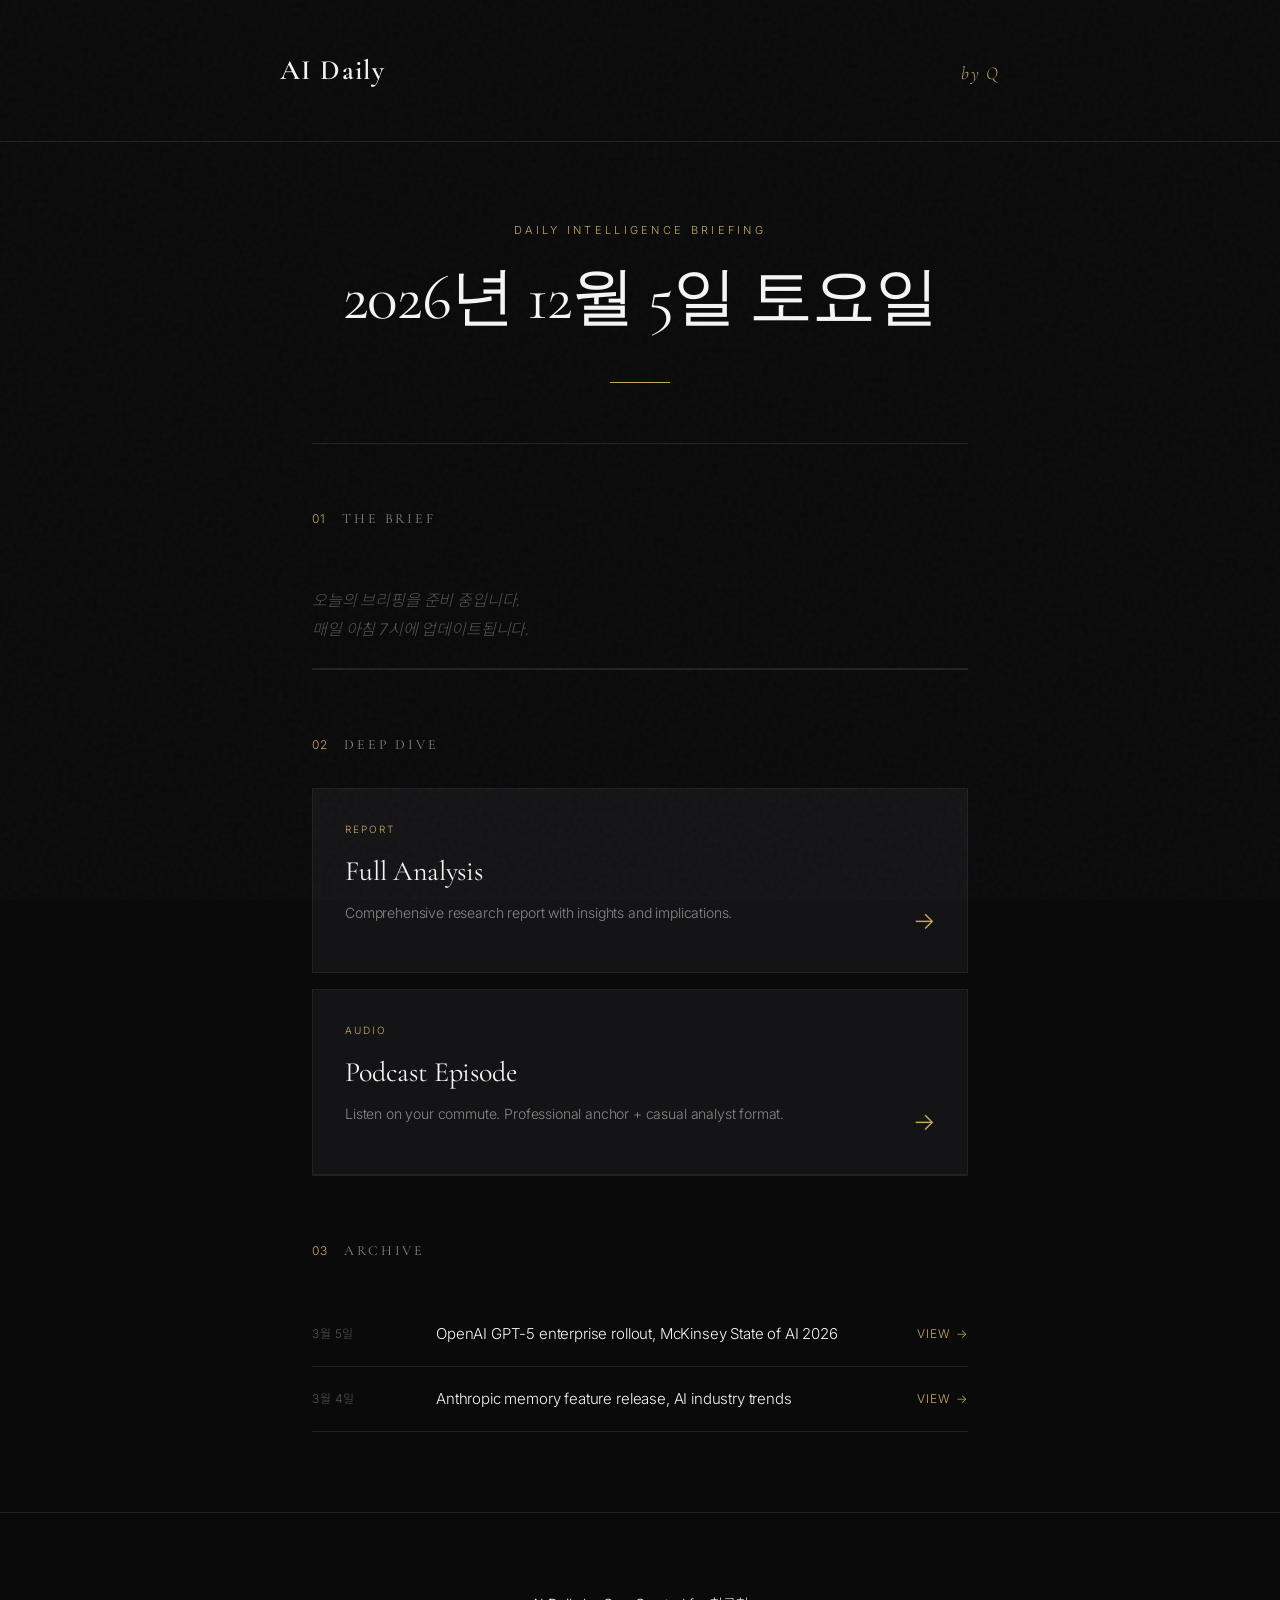
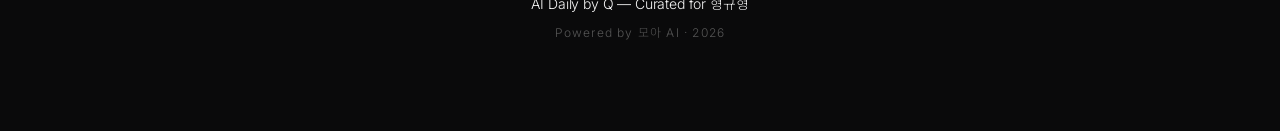
==== index.html @ b0a822cb "Initial launch: AI Daily by Q" ====
<!DOCTYPE html>
<html lang="ko">
<head>
    <meta charset="UTF-8">
    <meta name="viewport" content="width=device-width, initial-scale=1.0">
    <title>AI Daily by Q</title>
    <link rel="stylesheet" href="style.css">
    <link rel="preconnect" href="https://fonts.googleapis.com">
    <link href="https://fonts.googleapis.com/css2?family=Cormorant+Garamond:ital,wght@0,400;0,600;1,400&family=Inter:wght@300;400;500;600&family=Noto+Sans+KR:wght@300;400;500&display=swap" rel="stylesheet">
</head>
<body>
    <div class="grain"></div>
    
    <header class="header">
        <div class="header-inner">
            <div class="logo">AI Daily</div>
            <div class="byline">by Q</div>
        </div>
    </header>

    <main class="main">
        <section class="hero">
            <div class="hero-content">
                <p class="kicker">Daily Intelligence Briefing</p>
                <h1 class="headline">
                    <span class="date" id="today-date"></span>
                </h1>
                <div class="divider"></div>
            </div>
        </section>

        <section class="brief">
            <div class="brief-header">
                <span class="section-number">01</span>
                <h2>The Brief</h2>
            </div>
            
            <ul class="brief-list" id="today-summary">
                <li class="loading">Loading today's briefing...</li>
            </ul>
        </section>

        <section class="deep-dive">
            <div class="deep-dive-header">
                <span class="section-number">02</span>
                <h2>Deep Dive</h2>
            </div>
            
            <div class="cards">
                <a href="#" class="card" id="report-link">
                    <span class="card-label">Report</span>
                    <h3>Full Analysis</h3>
                    <p>Comprehensive research report with insights and implications.</p>
                    <span class="card-arrow">→</span>
                </a>
                
                <a href="#" class="card" id="podcast-link">
                    <span class="card-label">Audio</span>
                    <h3>Podcast Episode</h3>
                    <p>Listen on your commute. Professional anchor + casual analyst format.</p>
                    <span class="card-arrow">→</span>
                </a>
            </div>
        </section>

        <section class="archive">
            <div class="archive-header">
                <span class="section-number">03</span>
                <h2>Archive</h2>
            </div>
            
            <div class="archive-list" id="archive-list">
                <!-- 아카이브 항목이 여기에 로드됨 -->
            </div>
        </section>
    </main>

    <footer class="footer">
        <p>AI Daily by Q — Curated for 형규형</p>
        <p class="footer-meta">Powered by 모아 AI · 2026</p>
    </footer>

    <script src="script.js"></script>
</body>
</html>
---- style.css ----
:root {
    --bg: #0a0a0b;
    --bg-secondary: #111113;
    --text: #f5f5f5;
    --text-secondary: #888888;
    --text-muted: #555555;
    --accent: #c9a962;
    --accent-dark: #8b7355;
    --border: #222222;
    --card-bg: #141416;
}

* {
    margin: 0;
    padding: 0;
    box-sizing: border-box;
}

body {
    font-family: 'Inter', 'Noto Sans KR', sans-serif;
    background: var(--bg);
    color: var(--text);
    line-height: 1.6;
    font-weight: 300;
    letter-spacing: -0.01em;
}

/* Grain texture overlay */
.grain {
    position: fixed;
    top: 0;
    left: 0;
    width: 100%;
    height: 100%;
    pointer-events: none;
    opacity: 0.03;
    background-image: url("data:image/svg+xml,%3Csvg viewBox='0 0 200 200' xmlns='http://www.w3.org/2000/svg'%3E%3Cfilter id='noiseFilter'%3E%3CfeTurbulence type='fractalNoise' baseFrequency='0.9' numOctaves='4' stitchTiles='stitch'/%3E%3C/filter%3E%3Crect width='100%25' height='100%25' filter='url(%23noiseFilter)'/%3E%3C/svg%3E");
    z-index: 1000;
}

/* Header */
.header {
    padding: 48px 32px;
    border-bottom: 1px solid var(--border);
}

.header-inner {
    max-width: 720px;
    margin: 0 auto;
    display: flex;
    justify-content: space-between;
    align-items: baseline;
}

.logo {
    font-family: 'Cormorant Garamond', serif;
    font-size: 28px;
    font-weight: 600;
    letter-spacing: 0.05em;
    color: var(--text);
}

.byline {
    font-family: 'Cormorant Garamond', serif;
    font-size: 18px;
    font-style: italic;
    color: var(--accent);
    letter-spacing: 0.1em;
}

/* Main */
.main {
    max-width: 720px;
    margin: 0 auto;
    padding: 0 32px;
}

/* Hero */
.hero {
    padding: 80px 0 60px;
    text-align: center;
}

.kicker {
    font-size: 11px;
    letter-spacing: 0.3em;
    text-transform: uppercase;
    color: var(--accent);
    margin-bottom: 24px;
}

.headline {
    font-family: 'Cormorant Garamond', serif;
    font-size: 64px;
    font-weight: 400;
    line-height: 1.1;
    letter-spacing: -0.02em;
}

.date {
    display: block;
}

.divider {
    width: 60px;
    height: 1px;
    background: var(--accent);
    margin: 48px auto 0;
}

/* Section headers */
.brief-header,
.deep-dive-header,
.archive-header {
    display: flex;
    align-items: center;
    gap: 16px;
    padding: 64px 0 32px;
    border-top: 1px solid var(--border);
}

.section-number {
    font-size: 12px;
    color: var(--accent);
    letter-spacing: 0.1em;
}

.brief-header h2,
.deep-dive-header h2,
.archive-header h2 {
    font-family: 'Cormorant Garamond', serif;
    font-size: 14px;
    font-weight: 400;
    letter-spacing: 0.2em;
    text-transform: uppercase;
    color: var(--text-secondary);
}

/* Brief list */
.brief-list {
    list-style: none;
    counter-reset: item;
}

.brief-list li {
    position: relative;
    padding: 24px 0 24px 48px;
    border-bottom: 1px solid var(--border);
    font-size: 16px;
    line-height: 1.8;
}

.brief-list li::before {
    counter-increment: item;
    content: "0" counter(item);
    position: absolute;
    left: 0;
    top: 24px;
    font-size: 11px;
    color: var(--accent);
    letter-spacing: 0.1em;
    font-weight: 500;
}

.brief-list li strong {
    display: block;
    font-weight: 500;
    color: var(--text);
    margin-bottom: 4px;
}

.brief-list li .desc {
    color: var(--text-secondary);
    font-size: 14px;
}

.loading {
    color: var(--text-muted);
    font-style: italic;
    padding-left: 0 !important;
}

.loading::before {
    display: none !important;
}

/* Cards */
.cards {
    display: grid;
    gap: 16px;
}

.card {
    background: var(--card-bg);
    border: 1px solid var(--border);
    padding: 32px;
    text-decoration: none;
    color: inherit;
    transition: all 0.3s ease;
    position: relative;
}

.card:hover {
    border-color: var(--accent-dark);
    transform: translateY(-2px);
}

.card-label {
    font-size: 10px;
    letter-spacing: 0.2em;
    text-transform: uppercase;
    color: var(--accent);
    margin-bottom: 12px;
    display: block;
}

.card h3 {
    font-family: 'Cormorant Garamond', serif;
    font-size: 28px;
    font-weight: 400;
    margin-bottom: 8px;
    color: var(--text);
}

.card p {
    font-size: 14px;
    color: var(--text-secondary);
    margin-bottom: 16px;
}

.card-arrow {
    font-size: 24px;
    color: var(--accent);
    position: absolute;
    right: 32px;
    bottom: 32px;
    transition: transform 0.3s ease;
}

.card:hover .card-arrow {
    transform: translateX(4px);
}

/* Archive */
.archive-list {
    margin-top: 8px;
}

.archive-item {
    display: grid;
    grid-template-columns: 100px 1fr auto;
    gap: 24px;
    align-items: center;
    padding: 20px 0;
    border-bottom: 1px solid var(--border);
}

.archive-date {
    font-size: 12px;
    color: var(--text-muted);
    letter-spacing: 0.05em;
}

.archive-title {
    font-size: 15px;
    color: var(--text);
    white-space: nowrap;
    overflow: hidden;
    text-overflow: ellipsis;
}

.archive-link {
    font-size: 12px;
    color: var(--accent);
    text-decoration: none;
    letter-spacing: 0.1em;
    text-transform: uppercase;
    transition: color 0.2s;
}

.archive-link:hover {
    color: var(--text);
}

/* Footer */
.footer {
    text-align: center;
    padding: 80px 32px;
    margin-top: 80px;
    border-top: 1px solid var(--border);
}

.footer p {
    font-size: 14px;
    color: var(--text);
    margin-bottom: 8px;
}

.footer-meta {
    font-size: 12px !important;
    color: var(--text-muted) !important;
    letter-spacing: 0.1em;
}

/* Detail pages */
.detail-header {
    padding: 80px 0 40px;
    border-bottom: 1px solid var(--border);
    margin-bottom: 48px;
}

.detail-header h1 {
    font-family: 'Cormorant Garamond', serif;
    font-size: 36px;
    font-weight: 400;
    line-height: 1.3;
    margin-bottom: 16px;
}

.detail-meta {
    font-size: 12px;
    color: var(--text-secondary);
    letter-spacing: 0.05em;
}

.detail-content {
    max-width: 720px;
    margin: 0 auto;
}

.detail-content h2 {
    font-family: 'Cormorant Garamond', serif;
    font-size: 24px;
    font-weight: 400;
    margin: 48px 0 24px;
    color: var(--accent);
}

.detail-content h3 {
    font-size: 14px;
    font-weight: 500;
    letter-spacing: 0.1em;
    text-transform: uppercase;
    color: var(--text-secondary);
    margin: 32px 0 16px;
}

.detail-content p {
    font-size: 16px;
    line-height: 1.9;
    margin-bottom: 20px;
    color: var(--text);
}

.detail-content ul,
.detail-content ol {
    margin-bottom: 20px;
    padding-left: 24px;
}

.detail-content li {
    margin-bottom: 8px;
    line-height: 1.8;
}

/* Blockquote */
blockquote {
    border-left: 2px solid var(--accent);
    padding-left: 24px;
    margin: 32px 0;
    font-style: italic;
    color: var(--text-secondary);
}

/* Audio section */
.audio-section {
    background: var(--card-bg);
    border: 1px solid var(--border);
    padding: 32px;
    margin: 48px 0;
}

.audio-section h3 {
    font-size: 12px;
    letter-spacing: 0.2em;
    text-transform: uppercase;
    color: var(--accent);
    margin-bottom: 20px;
}

audio {
    width: 100%;
    height: 40px;
    filter: invert(1);
}

/* Back link */
.back-link {
    display: inline-block;
    margin-top: 48px;
    color: var(--text-secondary);
    text-decoration: none;
    font-size: 14px;
    transition: color 0.2s;
}

.back-link:hover {
    color: var(--accent);
}

/* Responsive */
@media (max-width: 600px) {
    .header {
        padding: 32px 20px;
    }
    
    .logo {
        font-size: 22px;
    }
    
    .main {
        padding: 0 20px;
    }
    
    .hero {
        padding: 48px 0 40px;
    }
    
    .headline {
        font-size: 36px;
    }
    
    .brief-list li {
        padding: 20px 0 20px 40px;
        font-size: 14px;
    }
    
    .card {
        padding: 24px;
    }
    
    .card h3 {
        font-size: 22px;
    }
    
    .archive-item {
        grid-template-columns: 1fr;
        gap: 8px;
    }
    
    .archive-title {
        white-space: normal;
    }
}
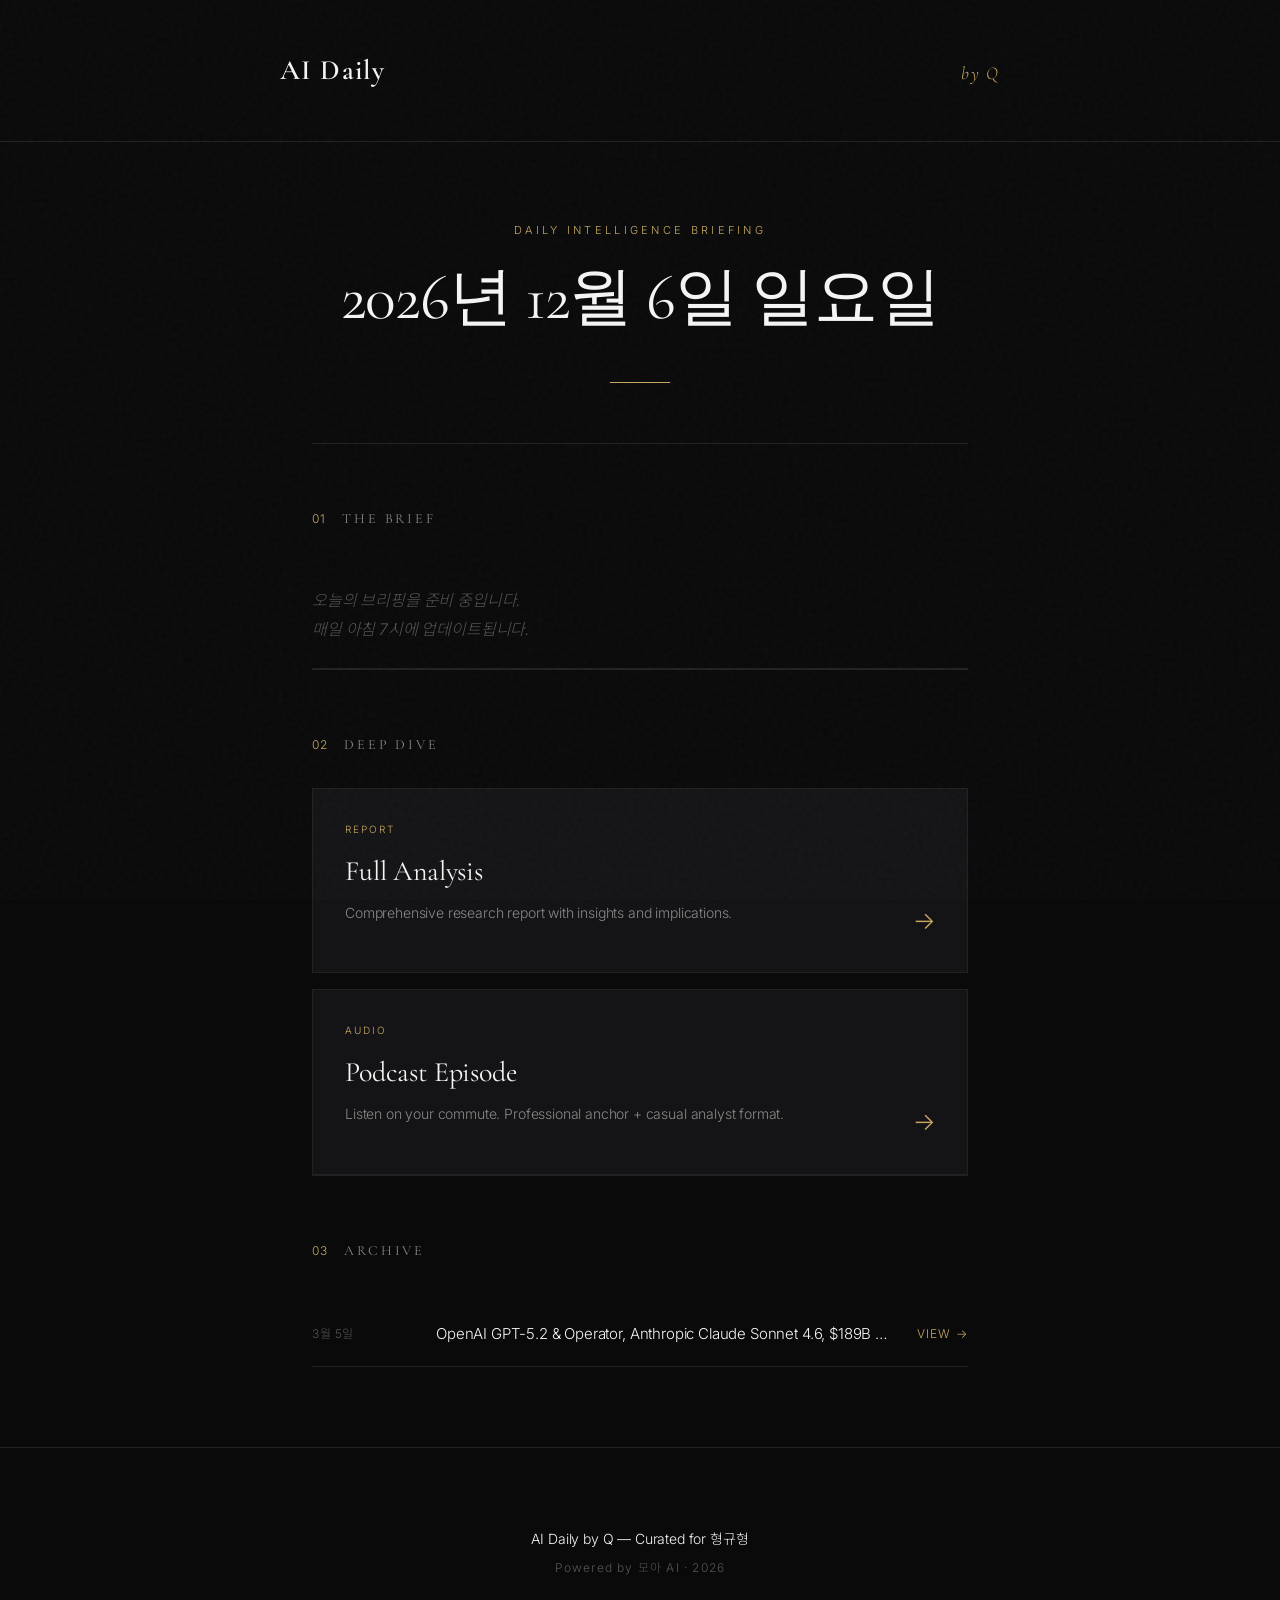
==== commit 7aa05502: "Fix: audio file detection, OG meta tags, cache busting, Korea time" ====
--- a/index.html
+++ b/index.html
@@ -4,6 +4,21 @@
     <meta charset="UTF-8">
     <meta name="viewport" content="width=device-width, initial-scale=1.0">
     <title>AI Daily by Q</title>
+    
+    <!-- Open Graph / Facebook -->
+    <meta property="og:type" content="website">
+    <meta property="og:url" content="https://vimvis.github.io/ai-daily-by-q/">
+    <meta property="og:title" content="AI Daily by Q — Daily Intelligence Briefing">
+    <meta property="og:description" content="Curated AI news and analysis for 형규형. Delivered every morning at 7 AM.">
+    <meta property="og:image" content="https://vimvis.github.io/ai-daily-by-q/og-image.png">
+    
+    <!-- Twitter -->
+    <meta property="twitter:card" content="summary_large_image">
+    <meta property="twitter:url" content="https://vimvis.github.io/ai-daily-by-q/">
+    <meta property="twitter:title" content="AI Daily by Q — Daily Intelligence Briefing">
+    <meta property="twitter:description" content="Curated AI news and analysis for 형규형. Delivered every morning at 7 AM.">
+    <meta property="twitter:image" content="https://vimvis.github.io/ai-daily-by-q/og-image.png">
+    
     <link rel="stylesheet" href="style.css">
     <link rel="preconnect" href="https://fonts.googleapis.com">
     <link href="https://fonts.googleapis.com/css2?family=Cormorant+Garamond:ital,wght@0,400;0,600;1,400&family=Inter:wght@300;400;500;600&family=Noto+Sans+KR:wght@300;400;500&display=swap" rel="stylesheet">
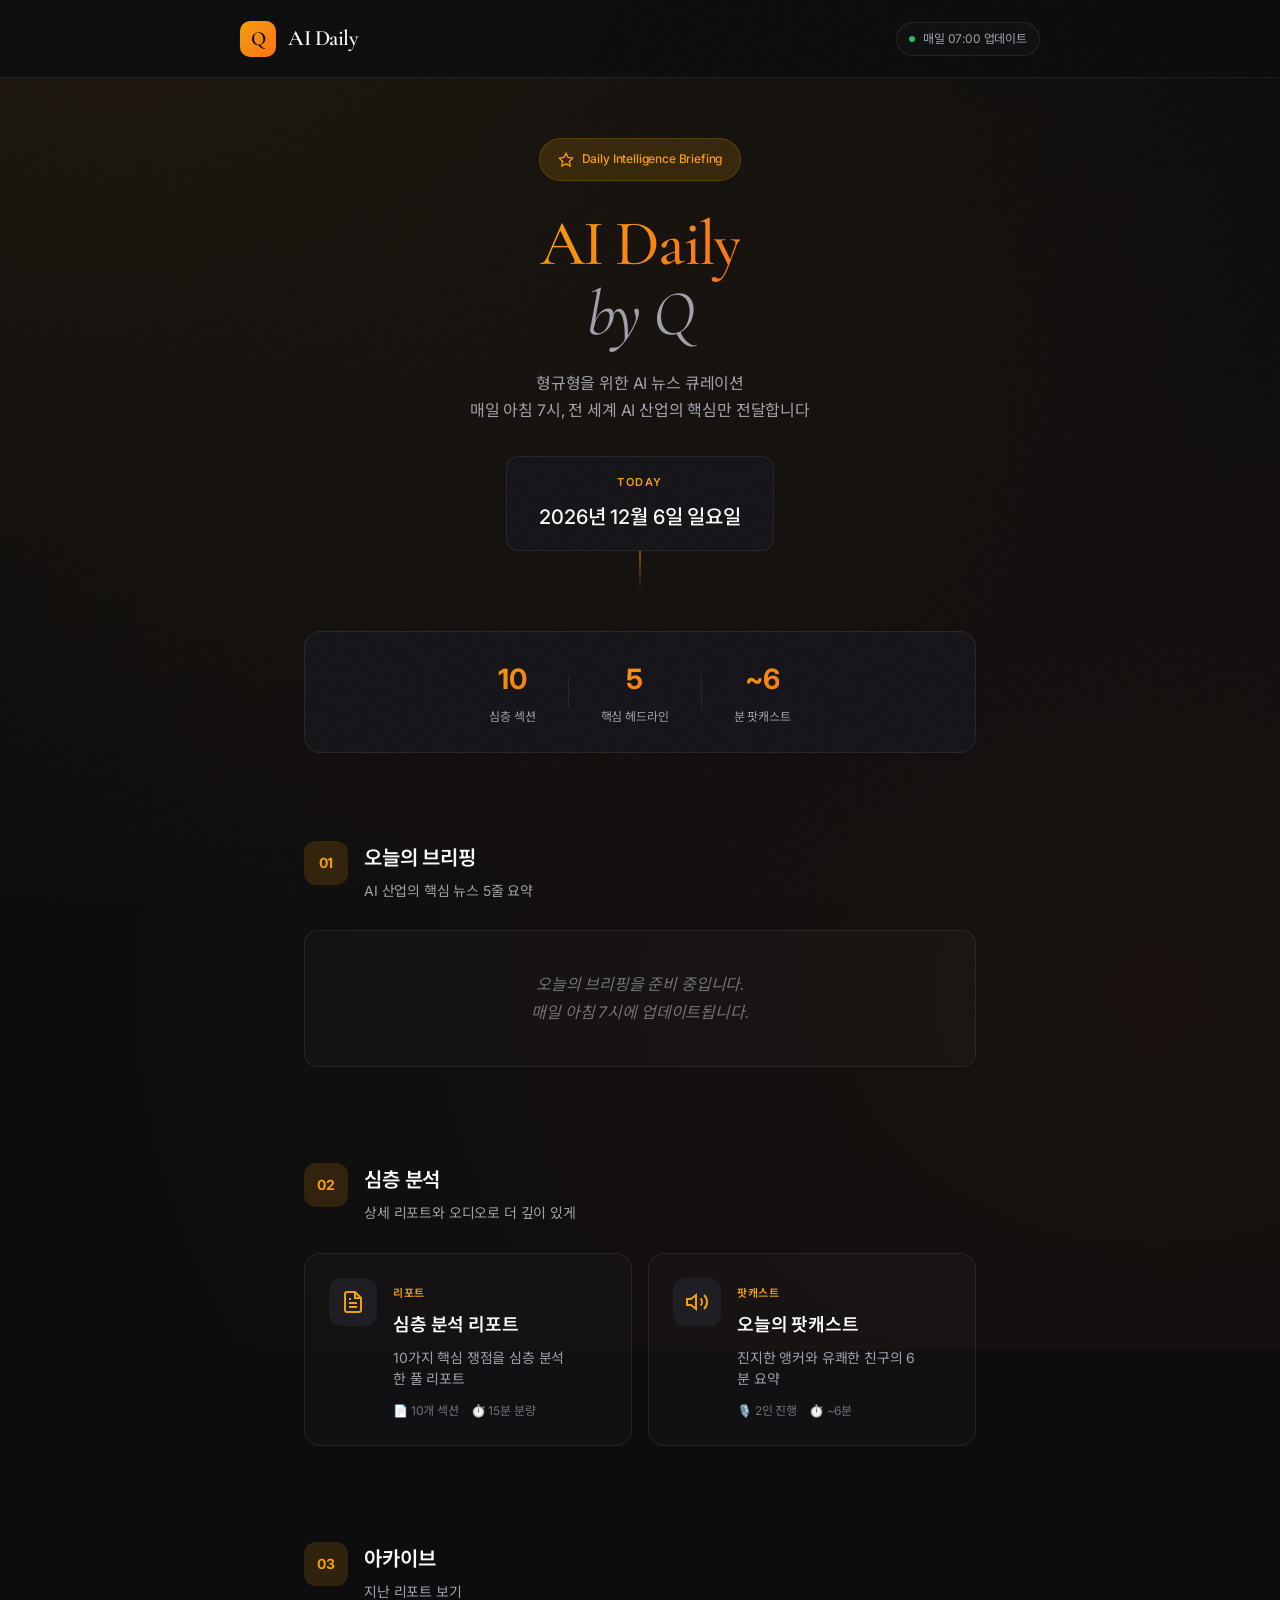
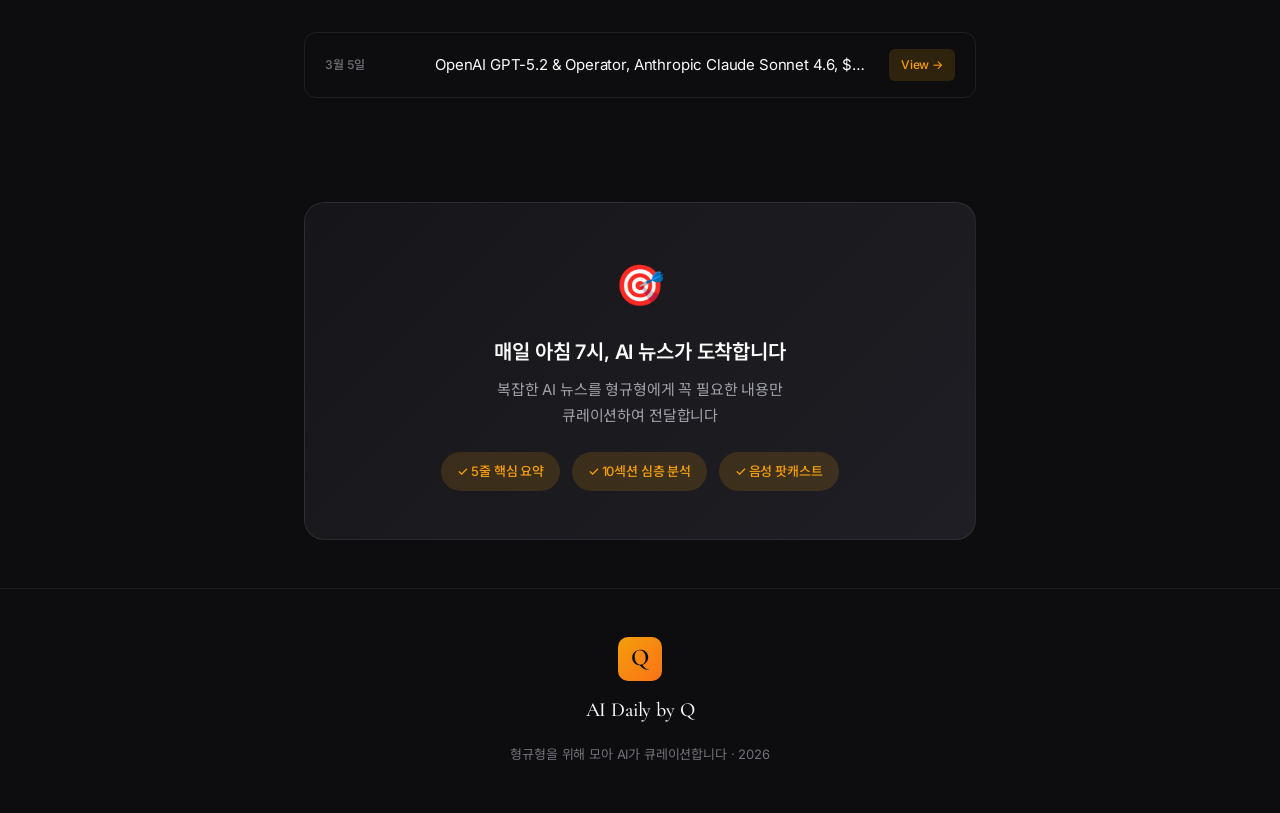
==== commit c442ab70: "Podcast: Concise data-focused version with keywords and numbers only" ====
--- a/index.html
+++ b/index.html
@@ -3,9 +3,9 @@
 <head>
     <meta charset="UTF-8">
     <meta name="viewport" content="width=device-width, initial-scale=1.0">
-    <title>AI Daily by Q</title>
-    
-    <!-- Open Graph / Facebook -->
+    <title>AI Daily by Q — Daily Intelligence Briefing</title>
+    
+    <!-- Open Graph -->
     <meta property="og:type" content="website">
     <meta property="og:url" content="https://vimvis.github.io/ai-daily-by-q/">
     <meta property="og:title" content="AI Daily by Q — Daily Intelligence Briefing">
@@ -21,80 +21,193 @@
     
     <link rel="stylesheet" href="style.css">
     <link rel="preconnect" href="https://fonts.googleapis.com">
-    <link href="https://fonts.googleapis.com/css2?family=Cormorant+Garamond:ital,wght@0,400;0,600;1,400&family=Inter:wght@300;400;500;600&family=Noto+Sans+KR:wght@300;400;500&display=swap" rel="stylesheet">
+    <link href="https://fonts.googleapis.com/css2?family=Cormorant+Garamond:ital,wght@0,400;0,500;0,600;1,400&family=Inter:wght@300;400;500;600;700&family=Noto+Sans+KR:wght@300;400;500;600;700&display=swap" rel="stylesheet">
 </head>
 <body>
     <div class="grain"></div>
     
+    <!-- Ambient Background -->
+    <div class="ambient-glow"></div>
+
     <header class="header">
         <div class="header-inner">
-            <div class="logo">AI Daily</div>
-            <div class="byline">by Q</div>
+            <div class="logo-wrapper">
+                <div class="logo-icon">Q</div>
+                <div class="logo-text">AI Daily</div>
+            </div>
+            <div class="header-meta">
+                <span class="update-badge">
+                    <span class="pulse"></span>
+                    매일 07:00 업데이트
+                </span>
+            </div>
         </div>
     </header>
 
     <main class="main">
-        <section class="hero">
-            <div class="hero-content">
-                <p class="kicker">Daily Intelligence Briefing</p>
-                <h1 class="headline">
-                    <span class="date" id="today-date"></span>
-                </h1>
-                <div class="divider"></div>
-            </div>
-        </section>
-
-        <section class="brief">
-            <div class="brief-header">
-                <span class="section-number">01</span>
-                <h2>The Brief</h2>
-            </div>
-            
-            <ul class="brief-list" id="today-summary">
-                <li class="loading">Loading today's briefing...</li>
+        <!-- Hero Section -->
+        <section class="hero-v2">
+            <div class="hero-badge">
+                <svg width="16" height="16" viewBox="0 0 24 24" fill="none" stroke="currentColor" stroke-width="2">
+                    <polygon points="12 2 15.09 8.26 22 9.27 17 14.14 18.18 21.02 12 17.77 5.82 21.02 7 14.14 2 9.27 8.91 8.26 12 2"></polygon>
+                </svg>
+                Daily Intelligence Briefing
+            </div>
+            
+            <h1 class="hero-title">
+                <span class="gradient-text">AI Daily</span>
+                <br>
+                <span class="hero-subtitle">by Q</span>
+            </h1>
+            
+            <p class="hero-description">
+                형규형을 위한 AI 뉴스 큐레이션<br>
+                매일 아침 7시, 전 세계 AI 산업의 핵심만 전달합니다
+            </p>
+            
+            <div class="hero-date">
+                <span class="date-label">TODAY</span>
+                <span class="date-value" id="today-date">...</span>
+            </div>
+            
+            <div class="scroll-indicator">
+                <div class="scroll-line"></div>
+            </div>
+        </section>
+
+        <!-- Quick Stats -->
+        <section class="stats-bar">
+            <div class="stat">
+                <span class="stat-num">10</span>
+                <span class="stat-label">심층 섹션</span>
+            </div>
+            <div class="stat-divider"></div>
+            <div class="stat">
+                <span class="stat-num">5</span>
+                <span class="stat-label">핵심 헤드라인</span>
+            </div>
+            <div class="stat-divider"></div>
+            <div class="stat">
+                <span class="stat-num">~6</span>
+                <span class="stat-label">분 팟캐스트</span>
+            </div>
+        </section>
+
+        <!-- Today's Brief -->
+        <section class="section" id="brief-section">
+            <div class="section-header">
+                <div class="section-icon">01</div>
+                <div class="section-info">
+                    <h2 class="section-title">오늘의 브리핑</h2>
+                    <p class="section-desc">AI 산업의 핵심 뉴스 5줄 요약</p>
+                </div>
+            </div>
+            
+            <ul class="brief-list-v2" id="today-summary">
+                <li class="loading-state">
+                    <div class="loading-spinner"></div>
+                    <span>오늘의 브리핑을 불러오는 중...</span>
+                </li>
             </ul>
         </section>
 
-        <section class="deep-dive">
-            <div class="deep-dive-header">
-                <span class="section-number">02</span>
-                <h2>Deep Dive</h2>
-            </div>
-            
-            <div class="cards">
-                <a href="#" class="card" id="report-link">
-                    <span class="card-label">Report</span>
-                    <h3>Full Analysis</h3>
-                    <p>Comprehensive research report with insights and implications.</p>
-                    <span class="card-arrow">→</span>
+        <!-- Deep Dive Cards -->
+        <section class="section">
+            <div class="section-header">
+                <div class="section-icon">02</div>
+                <div class="section-info">
+                    <h2 class="section-title">심층 분석</h2>
+                    <p class="section-desc">상세 리포트와 오디오로 더 깊이 있게</p>
+                </div>
+            </div>
+            
+            <div class="cards-v2">
+                <a href="#" class="card-v2 card-primary" id="report-link">
+                    <div class="card-icon">
+                        <svg width="24" height="24" viewBox="0 0 24 24" fill="none" stroke="currentColor" stroke-width="2">
+                            <path d="M14 2H6a2 2 0 0 0-2 2v16a2 2 0 0 0 2 2h12a2 2 0 0 0 2-2V8z"></path>
+                            <polyline points="14 2 14 8 20 8"></polyline>
+                            <line x1="16" y1="13" x2="8" y2="13"></line>
+                            <line x1="16" y1="17" x2="8" y2="17"></line>
+                            <polyline points="10 9 9 9 8 9"></polyline>
+                        </svg>
+                    </div>
+                    <div class="card-content">
+                        <span class="card-tag">리포트</span>
+                        <h3>심층 분석 리포트</h3>
+                        <p>10가지 핵심 쟁점을 심층 분석한 풀 리포트</p>
+                        <div class="card-meta">
+                            <span class="meta-item">📄 10개 섹션</span>
+                            <span class="meta-item">⏱️ 15분 분량</span>
+                        </div>
+                    </div>
+                    <div class="card-arrow-v2">→</div>
                 </a>
                 
-                <a href="#" class="card" id="podcast-link">
-                    <span class="card-label">Audio</span>
-                    <h3>Podcast Episode</h3>
-                    <p>Listen on your commute. Professional anchor + casual analyst format.</p>
-                    <span class="card-arrow">→</span>
+                <a href="#" class="card-v2 card-secondary" id="podcast-link">
+                    <div class="card-icon">
+                        <svg width="24" height="24" viewBox="0 0 24 24" fill="none" stroke="currentColor" stroke-width="2">
+                            <polygon points="11 5 6 9 2 9 2 15 6 15 11 19 11 5"></polygon>
+                            <path d="M19.07 4.93a10 10 0 0 1 0 14.14M15.54 8.46a5 5 0 0 1 0 7.07"></path>
+                        </svg>
+                    </div>
+                    <div class="card-content">
+                        <span class="card-tag">팟캐스트</span>
+                        <h3>오늘의 팟캐스트</h3>
+                        <p>진지한 앵커와 유쾌한 친구의 6분 요약</p>
+                        <div class="card-meta">
+                            <span class="meta-item">🎙️ 2인 진행</span>
+                            <span class="meta-item">⏱️ ~6분</span>
+                        </div>
+                    </div>
+                    <div class="card-arrow-v2">→</div>
                 </a>
             </div>
         </section>
 
-        <section class="archive">
-            <div class="archive-header">
-                <span class="section-number">03</span>
-                <h2>Archive</h2>
-            </div>
-            
-            <div class="archive-list" id="archive-list">
+        <!-- Archive -->
+        <section class="section section-archive">
+            <div class="section-header">
+                <div class="section-icon">03</div>
+                <div class="section-info">
+                    <h2 class="section-title">아카이브</h2>
+                    <p class="section-desc">지난 리포트 보기</p>
+                </div>
+            </div>
+            
+            <div class="archive-list-v2" id="archive-list">
                 <!-- 아카이브 항목이 여기에 로드됨 -->
             </div>
         </section>
+
+        <!-- Newsletter CTA -->
+        <section class="cta-section">
+            <div class="cta-content">
+                <div class="cta-icon">🎯</div>
+                <h3>매일 아침 7시, AI 뉴스가 도착합니다</h3>
+                <p>
+                    복잡한 AI 뉴스를 형규형에게 꼭 필요한 내용만<br>
+                    큐레이션하여 전달합니다
+                </p>
+                <div class="cta-features">
+                    <span class="cta-feature">✓ 5줄 핵심 요약</span>
+                    <span class="cta-feature">✓ 10섹션 심층 분석</span>
+                    <span class="cta-feature">✓ 음성 팟캐스트</span>
+                </div>
+            </div>
+        </section>
     </main>
 
-    <footer class="footer">
-        <p>AI Daily by Q — Curated for 형규형</p>
-        <p class="footer-meta">Powered by 모아 AI · 2026</p>
+    <footer class="footer-v2">
+        <div class="footer-content">
+            <div class="footer-brand">
+                <div class="logo-icon footer-logo">Q</div>
+                <p class="footer-tagline">AI Daily by Q</p>
+            </div>            
+            <p class="footer-credit">형규형을 위해 모아 AI가 큐레이션합니다 · 2026</p>
+        </div>
     </footer>
 
     <script src="script.js"></script>
 </body>
-</html>+</html>
--- a/style.css
+++ b/style.css
@@ -1,13 +1,18 @@
 :root {
-    --bg: #0a0a0b;
-    --bg-secondary: #111113;
-    --text: #f5f5f5;
-    --text-secondary: #888888;
-    --text-muted: #555555;
-    --accent: #c9a962;
-    --accent-dark: #8b7355;
-    --border: #222222;
-    --card-bg: #141416;
+    --bg: #0d0d0f;
+    --bg-secondary: #16161a;
+    --bg-tertiary: #1e1e24;
+    --text: #fafafa;
+    --text-secondary: #a1a1aa;
+    --text-muted: #71717a;
+    --accent: #f59e0b;
+    --accent-soft: rgba(245, 158, 11, 0.15);
+    --accent-glow: rgba(245, 158, 11, 0.4);
+    --border: rgba(255, 255, 255, 0.08);
+    --border-hover: rgba(255, 255, 255, 0.15);
+    --card-bg: rgba(255, 255, 255, 0.02);
+    --gradient-start: #f59e0b;
+    --gradient-end: #f97316;
 }
 
 * {
@@ -16,16 +21,29 @@
     box-sizing: border-box;
 }
 
+html {
+    scroll-behavior: smooth;
+}
+
 body {
-    font-family: 'Inter', 'Noto Sans KR', sans-serif;
+    font-family: 'Inter', 'Noto Sans KR', -apple-system, sans-serif;
     background: var(--bg);
     color: var(--text);
-    line-height: 1.6;
-    font-weight: 300;
+    line-height: 1.7;
+    font-weight: 400;
     letter-spacing: -0.01em;
-}
-
-/* Grain texture overlay */
+    -webkit-font-smoothing: antialiased;
+}
+
+/* Gradient text utility */
+.gradient-text {
+    background: linear-gradient(135deg, var(--gradient-start), var(--gradient-end));
+    -webkit-background-clip: text;
+    -webkit-text-fill-color: transparent;
+    background-clip: text;
+}
+
+/* Grain texture overlay - more subtle */
 .grain {
     position: fixed;
     top: 0;
@@ -33,158 +51,174 @@
     width: 100%;
     height: 100%;
     pointer-events: none;
-    opacity: 0.03;
+    opacity: 0.015;
     background-image: url("data:image/svg+xml,%3Csvg viewBox='0 0 200 200' xmlns='http://www.w3.org/2000/svg'%3E%3Cfilter id='noiseFilter'%3E%3CfeTurbulence type='fractalNoise' baseFrequency='0.9' numOctaves='4' stitchTiles='stitch'/%3E%3C/filter%3E%3Crect width='100%25' height='100%25' filter='url(%23noiseFilter)'/%3E%3C/svg%3E");
     z-index: 1000;
 }
 
-/* Header */
+/* Header - glassmorphism */
 .header {
-    padding: 48px 32px;
+    position: sticky;
+    top: 0;
+    z-index: 100;
+    padding: 20px 32px;
+    background: rgba(13, 13, 15, 0.8);
+    backdrop-filter: blur(20px);
+    -webkit-backdrop-filter: blur(20px);
     border-bottom: 1px solid var(--border);
 }
 
 .header-inner {
-    max-width: 720px;
+    max-width: 800px;
     margin: 0 auto;
     display: flex;
     justify-content: space-between;
-    align-items: baseline;
+    align-items: center;
 }
 
 .logo {
     font-family: 'Cormorant Garamond', serif;
-    font-size: 28px;
-    font-weight: 600;
+    font-size: 24px;
+    font-weight: 600;
+    letter-spacing: -0.02em;
+    color: var(--text);
+}
+
+.byline {
+    font-size: 13px;
+    font-weight: 500;
+    color: var(--accent);
     letter-spacing: 0.05em;
-    color: var(--text);
-}
-
-.byline {
-    font-family: 'Cormorant Garamond', serif;
-    font-size: 18px;
-    font-style: italic;
-    color: var(--accent);
-    letter-spacing: 0.1em;
-}
-
-/* Main */
+    padding: 6px 12px;
+    background: var(--accent-soft);
+    border-radius: 20px;
+}
+
+/* Main - wider for better readability */
 .main {
     max-width: 720px;
     margin: 0 auto;
-    padding: 0 32px;
-}
-
-/* Hero */
+    padding: 0 24px;
+}
+
+/* Hero - more impact */
 .hero {
-    padding: 80px 0 60px;
+    padding: 64px 0 48px;
     text-align: center;
 }
 
 .kicker {
-    font-size: 11px;
-    letter-spacing: 0.3em;
+    display: inline-block;
+    font-size: 12px;
+    font-weight: 600;
+    letter-spacing: 0.15em;
     text-transform: uppercase;
     color: var(--accent);
-    margin-bottom: 24px;
+    margin-bottom: 20px;
+    padding: 8px 16px;
+    background: var(--accent-soft);
+    border-radius: 20px;
 }
 
 .headline {
     font-family: 'Cormorant Garamond', serif;
-    font-size: 64px;
+    font-size: 52px;
     font-weight: 400;
-    line-height: 1.1;
-    letter-spacing: -0.02em;
+    line-height: 1.15;
+    letter-spacing: -0.03em;
 }
 
 .date {
     display: block;
+    margin-top: 8px;
 }
 
 .divider {
-    width: 60px;
-    height: 1px;
-    background: var(--accent);
-    margin: 48px auto 0;
-}
-
-/* Section headers */
+    width: 40px;
+    height: 2px;
+    background: linear-gradient(90deg, var(--gradient-start), var(--gradient-end));
+    margin: 32px auto 0;
+    border-radius: 1px;
+}
+
+/* Section headers - cleaner */
 .brief-header,
 .deep-dive-header,
 .archive-header {
     display: flex;
     align-items: center;
-    gap: 16px;
-    padding: 64px 0 32px;
+    gap: 12px;
+    padding: 48px 0 24px;
     border-top: 1px solid var(--border);
 }
 
 .section-number {
-    font-size: 12px;
-    color: var(--accent);
-    letter-spacing: 0.1em;
+    font-size: 11px;
+    font-weight: 700;
+    color: var(--accent);
+    letter-spacing: 0.05em;
+    width: 28px;
+    height: 28px;
+    display: flex;
+    align-items: center;
+    justify-content: center;
+    background: var(--accent-soft);
+    border-radius: 8px;
 }
 
 .brief-header h2,
 .deep-dive-header h2,
 .archive-header h2 {
-    font-family: 'Cormorant Garamond', serif;
     font-size: 14px;
-    font-weight: 400;
-    letter-spacing: 0.2em;
+    font-weight: 600;
+    letter-spacing: 0.05em;
     text-transform: uppercase;
-    color: var(--text-secondary);
-}
-
-/* Brief list */
+    color: var(--text);
+}
+
+/* Brief list - card style */
 .brief-list {
     list-style: none;
-    counter-reset: item;
 }
 
 .brief-list li {
     position: relative;
-    padding: 24px 0 24px 48px;
-    border-bottom: 1px solid var(--border);
-    font-size: 16px;
-    line-height: 1.8;
-}
-
-.brief-list li::before {
-    counter-increment: item;
-    content: "0" counter(item);
-    position: absolute;
-    left: 0;
-    top: 24px;
-    font-size: 11px;
-    color: var(--accent);
-    letter-spacing: 0.1em;
-    font-weight: 500;
+    padding: 20px 24px;
+    margin-bottom: 12px;
+    background: var(--card-bg);
+    border: 1px solid var(--border);
+    border-radius: 12px;
+    transition: all 0.2s ease;
+}
+
+.brief-list li:hover {
+    border-color: var(--border-hover);
+    background: var(--bg-secondary);
 }
 
 .brief-list li strong {
     display: block;
-    font-weight: 500;
-    color: var(--text);
-    margin-bottom: 4px;
+    font-weight: 600;
+    font-size: 16px;
+    color: var(--text);
+    margin-bottom: 6px;
+    line-height: 1.5;
 }
 
 .brief-list li .desc {
     color: var(--text-secondary);
     font-size: 14px;
+    line-height: 1.6;
 }
 
 .loading {
     color: var(--text-muted);
     font-style: italic;
-    padding-left: 0 !important;
-}
-
-.loading::before {
-    display: none !important;
-}
-
-/* Cards */
+    text-align: center;
+    padding: 40px !important;
+}
+
+/* Cards - modern hover */
 .cards {
     display: grid;
     gap: 16px;
@@ -193,21 +227,41 @@
 .card {
     background: var(--card-bg);
     border: 1px solid var(--border);
-    padding: 32px;
+    border-radius: 16px;
+    padding: 28px;
     text-decoration: none;
     color: inherit;
-    transition: all 0.3s ease;
+    transition: all 0.25s cubic-bezier(0.4, 0, 0.2, 1);
     position: relative;
+    overflow: hidden;
+}
+
+.card::before {
+    content: '';
+    position: absolute;
+    top: 0;
+    left: 0;
+    right: 0;
+    height: 2px;
+    background: linear-gradient(90deg, var(--gradient-start), var(--gradient-end));
+    opacity: 0;
+    transition: opacity 0.25s;
 }
 
 .card:hover {
-    border-color: var(--accent-dark);
-    transform: translateY(-2px);
+    border-color: var(--accent);
+    transform: translateY(-3px);
+    box-shadow: 0 20px 40px -12px rgba(0, 0, 0, 0.5);
+}
+
+.card:hover::before {
+    opacity: 1;
 }
 
 .card-label {
-    font-size: 10px;
-    letter-spacing: 0.2em;
+    font-size: 11px;
+    font-weight: 600;
+    letter-spacing: 0.1em;
     text-transform: uppercase;
     color: var(--accent);
     margin-bottom: 12px;
@@ -216,8 +270,8 @@
 
 .card h3 {
     font-family: 'Cormorant Garamond', serif;
-    font-size: 28px;
-    font-weight: 400;
+    font-size: 26px;
+    font-weight: 500;
     margin-bottom: 8px;
     color: var(--text);
 }
@@ -225,40 +279,49 @@
 .card p {
     font-size: 14px;
     color: var(--text-secondary);
-    margin-bottom: 16px;
+    line-height: 1.6;
 }
 
 .card-arrow {
-    font-size: 24px;
+    font-size: 20px;
     color: var(--accent);
     position: absolute;
-    right: 32px;
-    bottom: 32px;
-    transition: transform 0.3s ease;
+    right: 28px;
+    bottom: 28px;
+    transition: transform 0.25s;
 }
 
 .card:hover .card-arrow {
     transform: translateX(4px);
 }
 
-/* Archive */
+/* Archive - cleaner */
 .archive-list {
     margin-top: 8px;
 }
 
 .archive-item {
     display: grid;
-    grid-template-columns: 100px 1fr auto;
-    gap: 24px;
-    align-items: center;
-    padding: 20px 0;
-    border-bottom: 1px solid var(--border);
+    grid-template-columns: 90px 1fr auto;
+    gap: 20px;
+    align-items: center;
+    padding: 16px 20px;
+    margin-bottom: 8px;
+    border: 1px solid var(--border);
+    border-radius: 12px;
+    transition: all 0.2s;
+}
+
+.archive-item:hover {
+    background: var(--card-bg);
+    border-color: var(--border-hover);
 }
 
 .archive-date {
     font-size: 12px;
+    font-weight: 500;
     color: var(--text-muted);
-    letter-spacing: 0.05em;
+    font-variant-numeric: tabular-nums;
 }
 
 .archive-title {
@@ -271,22 +334,25 @@
 
 .archive-link {
     font-size: 12px;
+    font-weight: 500;
     color: var(--accent);
     text-decoration: none;
-    letter-spacing: 0.1em;
-    text-transform: uppercase;
-    transition: color 0.2s;
+    padding: 6px 12px;
+    background: var(--accent-soft);
+    border-radius: 6px;
+    transition: all 0.2s;
 }
 
 .archive-link:hover {
-    color: var(--text);
+    background: var(--accent);
+    color: var(--bg);
 }
 
 /* Footer */
 .footer {
     text-align: center;
-    padding: 80px 32px;
-    margin-top: 80px;
+    padding: 60px 32px;
+    margin-top: 60px;
     border-top: 1px solid var(--border);
 }
 
@@ -299,28 +365,26 @@
 .footer-meta {
     font-size: 12px !important;
     color: var(--text-muted) !important;
-    letter-spacing: 0.1em;
-}
-
-/* Detail pages */
+}
+
+/* Detail pages - improved typography */
 .detail-header {
-    padding: 80px 0 40px;
-    border-bottom: 1px solid var(--border);
-    margin-bottom: 48px;
+    padding: 48px 0 32px;
+    text-align: center;
 }
 
 .detail-header h1 {
     font-family: 'Cormorant Garamond', serif;
-    font-size: 36px;
+    font-size: 42px;
     font-weight: 400;
-    line-height: 1.3;
-    margin-bottom: 16px;
+    line-height: 1.2;
+    margin-bottom: 12px;
+    letter-spacing: -0.02em;
 }
 
 .detail-meta {
-    font-size: 12px;
+    font-size: 13px;
     color: var(--text-secondary);
-    letter-spacing: 0.05em;
 }
 
 .detail-content {
@@ -328,27 +392,28 @@
     margin: 0 auto;
 }
 
+/* Report sections - numbered */
 .detail-content h2 {
-    font-family: 'Cormorant Garamond', serif;
-    font-size: 24px;
-    font-weight: 400;
-    margin: 48px 0 24px;
-    color: var(--accent);
+    font-size: 20px;
+    font-weight: 700;
+    margin: 48px 0 20px;
+    color: var(--text);
+    padding-bottom: 12px;
+    border-bottom: 2px solid var(--accent);
+    display: inline-block;
 }
 
 .detail-content h3 {
-    font-size: 14px;
-    font-weight: 500;
-    letter-spacing: 0.1em;
-    text-transform: uppercase;
-    color: var(--text-secondary);
-    margin: 32px 0 16px;
+    font-size: 16px;
+    font-weight: 600;
+    color: var(--accent);
+    margin: 32px 0 14px;
 }
 
 .detail-content p {
     font-size: 16px;
     line-height: 1.9;
-    margin-bottom: 20px;
+    margin-bottom: 18px;
     color: var(--text);
 }
 
@@ -359,71 +424,747 @@
 }
 
 .detail-content li {
-    margin-bottom: 8px;
+    margin-bottom: 10px;
     line-height: 1.8;
-}
-
-/* Blockquote */
-blockquote {
-    border-left: 2px solid var(--accent);
-    padding-left: 24px;
-    margin: 32px 0;
-    font-style: italic;
-    color: var(--text-secondary);
-}
-
-/* Audio section */
-.audio-section {
+    color: var(--text);
+}
+
+.detail-content li::marker {
+    color: var(--accent);
+}
+
+/* Highlight boxes */
+.highlight-box {
+    background: var(--accent-soft);
+    border-left: 3px solid var(--accent);
+    padding: 20px 24px;
+    margin: 24px 0;
+    border-radius: 0 12px 12px 0;
+}
+
+.highlight-box p {
+    margin: 0;
+    font-size: 15px;
+    color: var(--text);
+}
+
+/* Stats grid */
+.stats-grid {
+    display: grid;
+    grid-template-columns: repeat(auto-fit, minmax(140px, 1fr));
+    gap: 16px;
+    margin: 24px 0;
+}
+
+.stat-item {
     background: var(--card-bg);
     border: 1px solid var(--border);
-    padding: 32px;
-    margin: 48px 0;
+    padding: 20px;
+    border-radius: 12px;
+    text-align: center;
+}
+
+.stat-value {
+    font-size: 24px;
+    font-weight: 700;
+    color: var(--accent);
+    display: block;
+    margin-bottom: 4px;
+}
+
+.stat-label {
+    font-size: 12px;
+    color: var(--text-secondary);
+}
+
+/* Currency display */
+.currency-pair {
+    display: inline-flex;
+    align-items: center;
+    gap: 8px;
+    font-weight: 600;
+}
+
+.currency-usd {
+    color: var(--text-secondary);
+    font-size: 0.9em;
+    text-decoration: line-through;
+    opacity: 0.7;
+}
+
+.currency-krw {
+    color: var(--accent);
+    font-weight: 700;
+}
+
+/* Blockquote - modern */
+blockquote {
+    background: var(--bg-secondary);
+    border-left: 3px solid var(--accent);
+    padding: 20px 24px;
+    margin: 28px 0;
+    border-radius: 0 12px 12px 0;
+    font-style: normal;
+}
+
+blockquote p {
+    margin: 0;
+    font-size: 15px;
+    color: var(--text-secondary);
+    line-height: 1.8;
+}
+
+/* Audio section - modern player */
+.audio-section {
+    background: var(--bg-secondary);
+    border: 1px solid var(--border);
+    border-radius: 16px;
+    padding: 28px;
+    margin: 40px 0;
 }
 
 .audio-section h3 {
-    font-size: 12px;
-    letter-spacing: 0.2em;
+    font-size: 14px;
+    font-weight: 600;
+    letter-spacing: 0.05em;
     text-transform: uppercase;
     color: var(--accent);
-    margin-bottom: 20px;
+    margin-bottom: 16px;
 }
 
 audio {
     width: 100%;
-    height: 40px;
-    filter: invert(1);
-}
-
-/* Back link */
+    height: 44px;
+    border-radius: 8px;
+}
+
+/* Custom audio player styling */
+audio::-webkit-media-controls-panel {
+    background: var(--bg-tertiary);
+}
+
+audio::-webkit-media-controls-current-time-display,
+audio::-webkit-media-controls-time-remaining-display {
+    color: var(--text);
+}
+
+/* Back link - modern */
 .back-link {
-    display: inline-block;
-    margin-top: 48px;
-    color: var(--text-secondary);
+    display: inline-flex;
+    align-items: center;
+    gap: 8px;
+    margin-top: 40px;
+    padding: 12px 20px;
+    color: var(--text);
     text-decoration: none;
     font-size: 14px;
-    transition: color 0.2s;
+    font-weight: 500;
+    background: var(--card-bg);
+    border: 1px solid var(--border);
+    border-radius: 8px;
+    transition: all 0.2s;
 }
 
 .back-link:hover {
-    color: var(--accent);
+    border-color: var(--accent);
+    color: var(--accent);
+}
+
+/* Tags */
+.tag {
+    display: inline-block;
+    padding: 4px 10px;
+    font-size: 11px;
+    font-weight: 500;
+    color: var(--accent);
+    background: var(--accent-soft);
+    border-radius: 4px;
+    margin-right: 6px;
+}
+
+/* ============================================
+   NEW UI COMPONENTS (Index Page v2)
+   ============================================ */
+
+/* Ambient Glow Background */
+.ambient-glow {
+    position: fixed;
+    top: -50%;
+    left: -50%;
+    width: 200%;
+    height: 200%;
+    background: radial-gradient(ellipse at 30% 20%, rgba(245, 158, 11, 0.08) 0%, transparent 50%),
+                radial-gradient(ellipse at 70% 80%, rgba(249, 115, 22, 0.05) 0%, transparent 50%);
+    pointer-events: none;
+    z-index: -1;
+    animation: ambientMove 20s ease-in-out infinite;
+}
+
+@keyframes ambientMove {
+    0%, 100% { transform: translate(0, 0) rotate(0deg); }
+    50% { transform: translate(-2%, 2%) rotate(2deg); }
+}
+
+/* Header v2 */
+.logo-wrapper {
+    display: flex;
+    align-items: center;
+    gap: 12px;
+}
+
+.logo-icon {
+    width: 36px;
+    height: 36px;
+    background: linear-gradient(135deg, var(--gradient-start), var(--gradient-end));
+    border-radius: 10px;
+    display: flex;
+    align-items: center;
+    justify-content: center;
+    font-family: 'Cormorant Garamond', serif;
+    font-size: 20px;
+    font-weight: 600;
+    color: var(--bg);
+}
+
+.logo-text {
+    font-family: 'Cormorant Garamond', serif;
+    font-size: 22px;
+    font-weight: 600;
+    color: var(--text);
+    letter-spacing: -0.02em;
+}
+
+.header-meta {
+    display: flex;
+    align-items: center;
+    gap: 16px;
+}
+
+.update-badge {
+    display: flex;
+    align-items: center;
+    gap: 8px;
+    font-size: 12px;
+    color: var(--text-secondary);
+    padding: 6px 12px;
+    background: var(--card-bg);
+    border: 1px solid var(--border);
+    border-radius: 20px;
+}
+
+.pulse {
+    width: 6px;
+    height: 6px;
+    background: #22c55e;
+    border-radius: 50%;
+    animation: pulse 2s ease-in-out infinite;
+}
+
+@keyframes pulse {
+    0%, 100% { opacity: 1; transform: scale(1); }
+    50% { opacity: 0.5; transform: scale(1.2); }
+}
+
+/* Hero v2 */
+.hero-v2 {
+    padding: 60px 0 40px;
+    text-align: center;
+    position: relative;
+}
+
+.hero-badge {
+    display: inline-flex;
+    align-items: center;
+    gap: 8px;
+    font-size: 12px;
+    font-weight: 500;
+    color: var(--accent);
+    padding: 10px 18px;
+    background: var(--accent-soft);
+    border: 1px solid rgba(245, 158, 11, 0.2);
+    border-radius: 24px;
+    margin-bottom: 28px;
+}
+
+.hero-badge svg {
+    color: var(--accent);
+}
+
+.hero-title {
+    font-family: 'Cormorant Garamond', serif;
+    font-size: 64px;
+    font-weight: 500;
+    line-height: 1.1;
+    letter-spacing: -0.03em;
+    margin-bottom: 20px;
+}
+
+.hero-subtitle {
+    font-family: 'Cormorant Garamond', serif;
+    font-style: italic;
+    font-weight: 400;
+    color: var(--text-secondary);
+}
+
+.hero-description {
+    font-size: 16px;
+    color: var(--text-secondary);
+    line-height: 1.7;
+    margin-bottom: 32px;
+}
+
+.hero-date {
+    display: inline-flex;
+    flex-direction: column;
+    align-items: center;
+    gap: 8px;
+    padding: 16px 32px;
+    background: var(--bg-secondary);
+    border: 1px solid var(--border);
+    border-radius: 12px;
+}
+
+.date-label {
+    font-size: 11px;
+    font-weight: 600;
+    letter-spacing: 0.15em;
+    color: var(--accent);
+}
+
+.date-value {
+    font-size: 20px;
+    font-weight: 500;
+    color: var(--text);
+}
+
+.scroll-indicator {
+    position: absolute;
+    bottom: 0;
+    left: 50%;
+    transform: translateX(-50%);
+    display: flex;
+    flex-direction: column;
+    align-items: center;
+}
+
+.scroll-line {
+    width: 1px;
+    height: 40px;
+    background: linear-gradient(to bottom, var(--accent), transparent);
+    animation: scrollLine 2s ease-in-out infinite;
+}
+
+@keyframes scrollLine {
+    0%, 100% { opacity: 0.3; transform: scaleY(0.5); }
+    50% { opacity: 1; transform: scaleY(1); }
+}
+
+/* Stats Bar */
+.stats-bar {
+    display: flex;
+    justify-content: center;
+    align-items: center;
+    gap: 32px;
+    padding: 24px;
+    margin: 40px 0;
+    background: var(--bg-secondary);
+    border: 1px solid var(--border);
+    border-radius: 16px;
+}
+
+.stat {
+    display: flex;
+    flex-direction: column;
+    align-items: center;
+    gap: 4px;
+}
+
+.stat-num {
+    font-size: 28px;
+    font-weight: 700;
+    background: linear-gradient(135deg, var(--gradient-start), var(--gradient-end));
+    -webkit-background-clip: text;
+    -webkit-text-fill-color: transparent;
+    background-clip: text;
+}
+
+.stat-divider {
+    width: 1px;
+    height: 32px;
+    background: var(--border);
+}
+
+/* Section v2 */
+.section {
+    padding: 48px 0;
+}
+
+.section-header {
+    display: flex;
+    align-items: flex-start;
+    gap: 16px;
+    margin-bottom: 28px;
+}
+
+.section-icon {
+    width: 44px;
+    height: 44px;
+    display: flex;
+    align-items: center;
+    justify-content: center;
+    font-size: 14px;
+    font-weight: 700;
+    color: var(--accent);
+    background: var(--accent-soft);
+    border-radius: 12px;
+    flex-shrink: 0;
+}
+
+.section-info {
+    flex: 1;
+}
+
+.section-title {
+    font-size: 20px;
+    font-weight: 600;
+    color: var(--text);
+    margin-bottom: 4px;
+}
+
+.section-desc {
+    font-size: 14px;
+    color: var(--text-secondary);
+}
+
+/* Brief List v2 */
+.brief-list-v2 {
+    list-style: none;
+    display: flex;
+    flex-direction: column;
+    gap: 12px;
+}
+
+.brief-list-v2 li {
+    display: flex;
+    flex-direction: column;
+    gap: 6px;
+    padding: 20px 24px;
+    background: var(--card-bg);
+    border: 1px solid var(--border);
+    border-radius: 14px;
+    transition: all 0.25s cubic-bezier(0.4, 0, 0.2, 1);
+}
+
+.brief-list-v2 li:hover {
+    border-color: var(--accent);
+    background: var(--bg-secondary);
+    transform: translateX(4px);
+}
+
+.brief-list-v2 li strong {
+    font-size: 16px;
+    font-weight: 600;
+    color: var(--text);
+    line-height: 1.5;
+}
+
+.brief-list-v2 li .desc {
+    font-size: 14px;
+    color: var(--text-secondary);
+    line-height: 1.6;
+}
+
+.loading-state {
+    display: flex;
+    align-items: center;
+    justify-content: center;
+    gap: 12px !important;
+    padding: 40px !important;
+    color: var(--text-muted) !important;
+}
+
+.loading-state:hover {
+    transform: none !important;
+    border-color: var(--border) !important;
+}
+
+.loading-spinner {
+    width: 20px;
+    height: 20px;
+    border: 2px solid var(--border);
+    border-top-color: var(--accent);
+    border-radius: 50%;
+    animation: spin 1s linear infinite;
+}
+
+@keyframes spin {
+    to { transform: rotate(360deg); }
+}
+
+/* Cards v2 */
+.cards-v2 {
+    display: grid;
+    grid-template-columns: repeat(2, 1fr);
+    gap: 16px;
+}
+
+.card-v2 {
+    display: flex;
+    align-items: flex-start;
+    gap: 16px;
+    padding: 24px;
+    background: var(--card-bg);
+    border: 1px solid var(--border);
+    border-radius: 16px;
+    text-decoration: none;
+    color: inherit;
+    transition: all 0.3s cubic-bezier(0.4, 0, 0.2, 1);
+    position: relative;
+    overflow: hidden;
+}
+
+.card-v2::before {
+    content: '';
+    position: absolute;
+    top: 0;
+    left: 0;
+    right: 0;
+    height: 2px;
+    background: linear-gradient(90deg, var(--gradient-start), var(--gradient-end));
+    opacity: 0;
+    transition: opacity 0.3s;
+}
+
+.card-v2:hover {
+    border-color: var(--accent);
+    transform: translateY(-3px);
+    box-shadow: 0 20px 40px -15px rgba(0, 0, 0, 0.5);
+}
+
+.card-v2:hover::before {
+    opacity: 1;
+}
+
+.card-icon {
+    width: 48px;
+    height: 48px;
+    display: flex;
+    align-items: center;
+    justify-content: center;
+    background: var(--bg-tertiary);
+    border-radius: 12px;
+    color: var(--accent);
+    flex-shrink: 0;
+}
+
+.card-content {
+    flex: 1;
+}
+
+.card-tag {
+    display: inline-block;
+    font-size: 11px;
+    font-weight: 600;
+    letter-spacing: 0.05em;
+    text-transform: uppercase;
+    color: var(--accent);
+    margin-bottom: 8px;
+}
+
+.card-content h3 {
+    font-size: 18px;
+    font-weight: 600;
+    color: var(--text);
+    margin-bottom: 6px;
+}
+
+.card-content p {
+    font-size: 14px;
+    color: var(--text-secondary);
+    line-height: 1.5;
+    margin-bottom: 12px;
+}
+
+.card-meta {
+    display: flex;
+    gap: 12px;
+}
+
+.meta-item {
+    font-size: 12px;
+    color: var(--text-muted);
+}
+
+.card-arrow-v2 {
+    font-size: 20px;
+    color: var(--accent);
+    opacity: 0;
+    transform: translateX(-10px);
+    transition: all 0.3s;
+}
+
+.card-v2:hover .card-arrow-v2 {
+    opacity: 1;
+    transform: translateX(0);
+}
+
+/* Archive v2 */
+.archive-list-v2 {
+    display: flex;
+    flex-direction: column;
+    gap: 8px;
+}
+
+.archive-item-v2 {
+    display: grid;
+    grid-template-columns: auto 1fr auto;
+    align-items: center;
+    gap: 16px;
+    padding: 16px 20px;
+    background: var(--card-bg);
+    border: 1px solid var(--border);
+    border-radius: 12px;
+    text-decoration: none;
+    color: inherit;
+    transition: all 0.2s;
+}
+
+.archive-item-v2:hover {
+    border-color: var(--accent);
+    background: var(--bg-secondary);
+}
+
+.archive-date-v2 {
+    font-size: 13px;
+    font-weight: 500;
+    color: var(--text-muted);
+    font-variant-numeric: tabular-nums;
+    padding: 4px 10px;
+    background: var(--bg-tertiary);
+    border-radius: 6px;
+}
+
+.archive-title-v2 {
+    font-size: 15px;
+    font-weight: 500;
+    color: var(--text);
+}
+
+.archive-arrow {
+    font-size: 14px;
+    color: var(--accent);
+}
+
+/* CTA Section */
+.cta-section {
+    padding: 48px 32px;
+    margin: 48px 0;
+    background: linear-gradient(135deg, var(--bg-secondary), var(--bg-tertiary));
+    border: 1px solid var(--border);
+    border-radius: 20px;
+    text-align: center;
+}
+
+.cta-content {
+    max-width: 480px;
+    margin: 0 auto;
+}
+
+.cta-icon {
+    font-size: 40px;
+    margin-bottom: 16px;
+}
+
+.cta-content h3 {
+    font-size: 20px;
+    font-weight: 600;
+    color: var(--text);
+    margin-bottom: 8px;
+}
+
+.cta-content p {
+    font-size: 15px;
+    color: var(--text-secondary);
+    line-height: 1.7;
+    margin-bottom: 24px;
+}
+
+.cta-features {
+    display: flex;
+    flex-wrap: wrap;
+    justify-content: center;
+    gap: 12px;
+}
+
+.cta-feature {
+    font-size: 13px;
+    font-weight: 500;
+    color: var(--accent);
+    padding: 8px 16px;
+    background: var(--accent-soft);
+    border-radius: 20px;
+}
+
+/* Footer v2 */
+.footer-v2 {
+    padding: 48px 32px;
+    margin-top: 48px;
+    border-top: 1px solid var(--border);
+}
+
+.footer-content {
+    max-width: 800px;
+    margin: 0 auto;
+    text-align: center;
+}
+
+.footer-brand {
+    display: flex;
+    flex-direction: column;
+    align-items: center;
+    gap: 12px;
+    margin-bottom: 16px;
+}
+
+.footer-logo {
+    width: 44px;
+    height: 44px;
+    font-size: 24px;
+}
+
+.footer-tagline {
+    font-family: 'Cormorant Garamond', serif;
+    font-size: 20px;
+    font-weight: 500;
+    color: var(--text);
+}
+
+.footer-credit {
+    font-size: 13px;
+    color: var(--text-muted);
 }
 
 /* Responsive */
-@media (max-width: 600px) {
+@media (max-width: 640px) {
     .header {
-        padding: 32px 20px;
+        padding: 16px 20px;
     }
     
     .logo {
-        font-size: 22px;
+        font-size: 20px;
+    }
+    
+    .byline {
+        font-size: 11px;
+        padding: 4px 10px;
     }
     
     .main {
-        padding: 0 20px;
+        padding: 0 16px;
     }
     
     .hero {
-        padding: 48px 0 40px;
+        padding: 40px 0 32px;
     }
     
     .headline {
@@ -431,12 +1172,15 @@
     }
     
     .brief-list li {
-        padding: 20px 0 20px 40px;
-        font-size: 14px;
+        padding: 16px 20px;
+    }
+    
+    .brief-list li strong {
+        font-size: 15px;
     }
     
     .card {
-        padding: 24px;
+        padding: 20px;
     }
     
     .card h3 {
@@ -451,4 +1195,12 @@
     .archive-title {
         white-space: normal;
     }
-}+    
+    .detail-header h1 {
+        font-size: 32px;
+    }
+    
+    .stats-grid {
+        grid-template-columns: repeat(2, 1fr);
+    }
+}
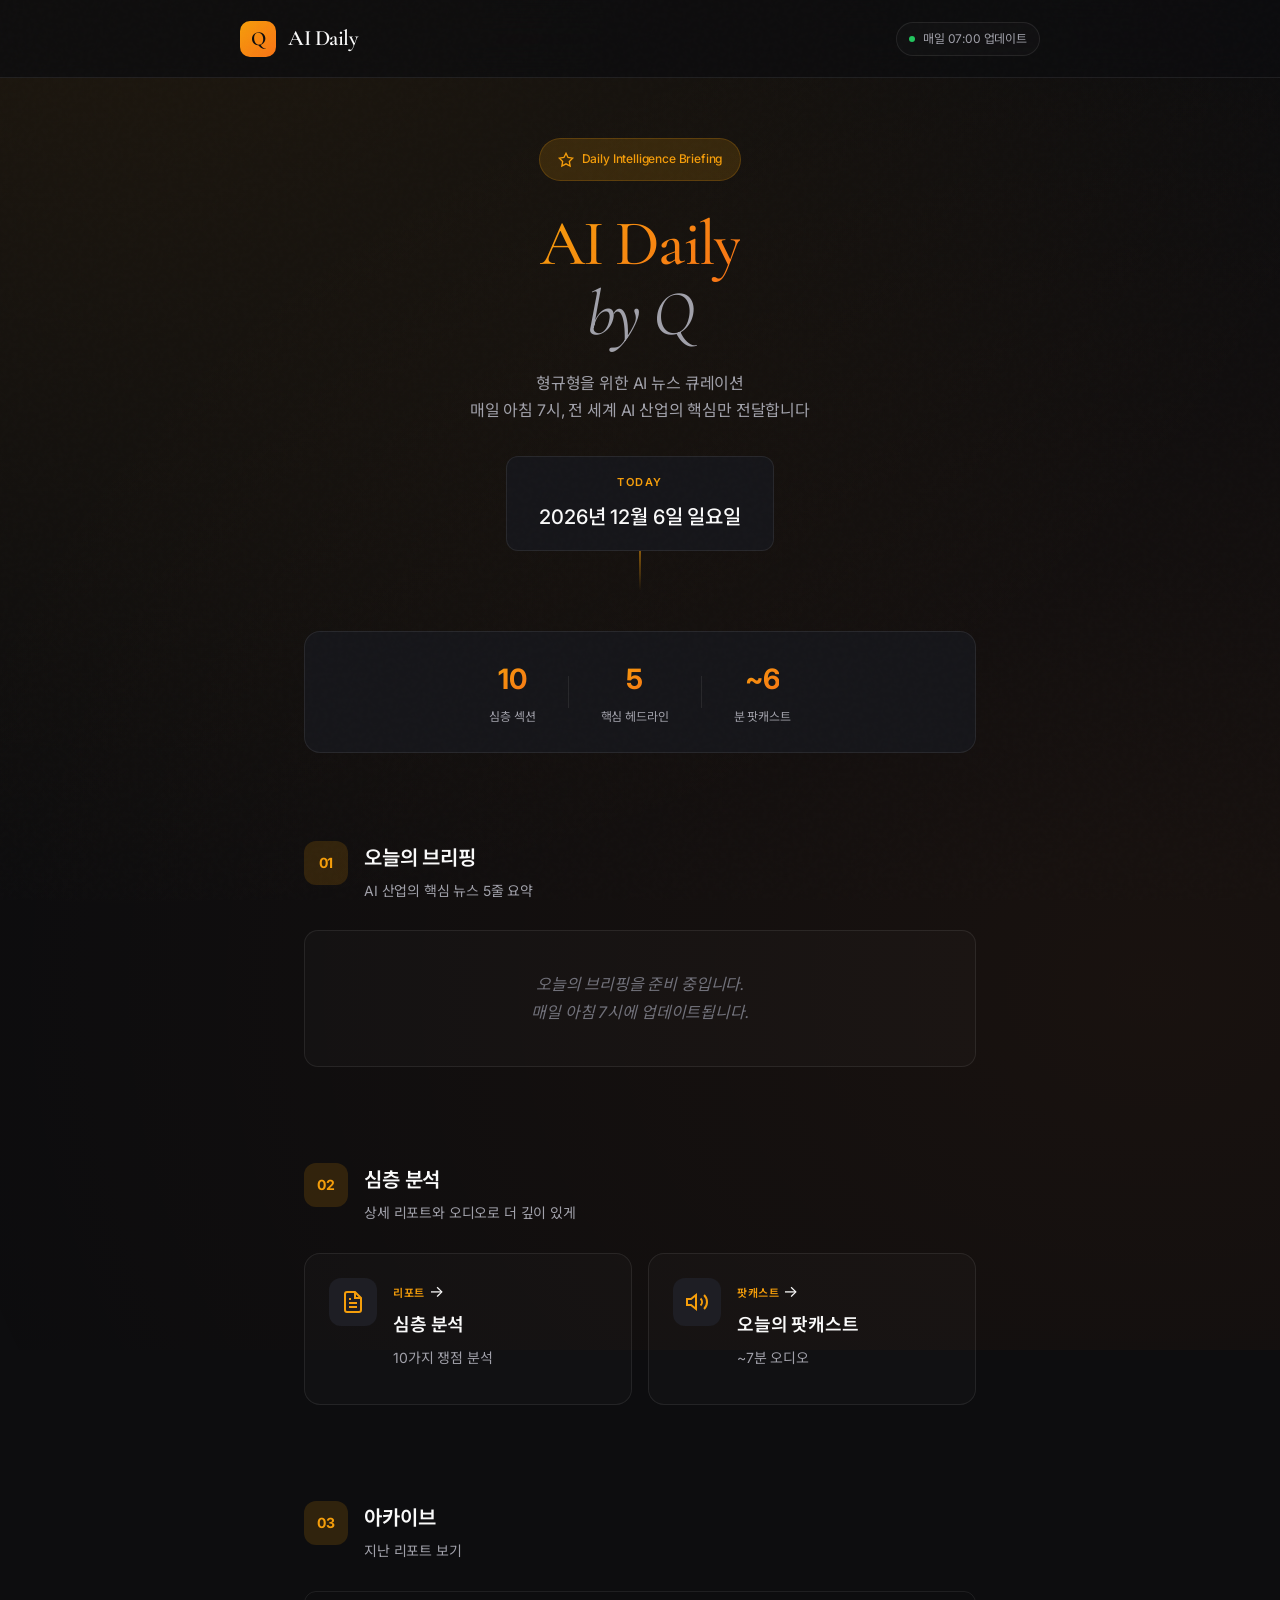
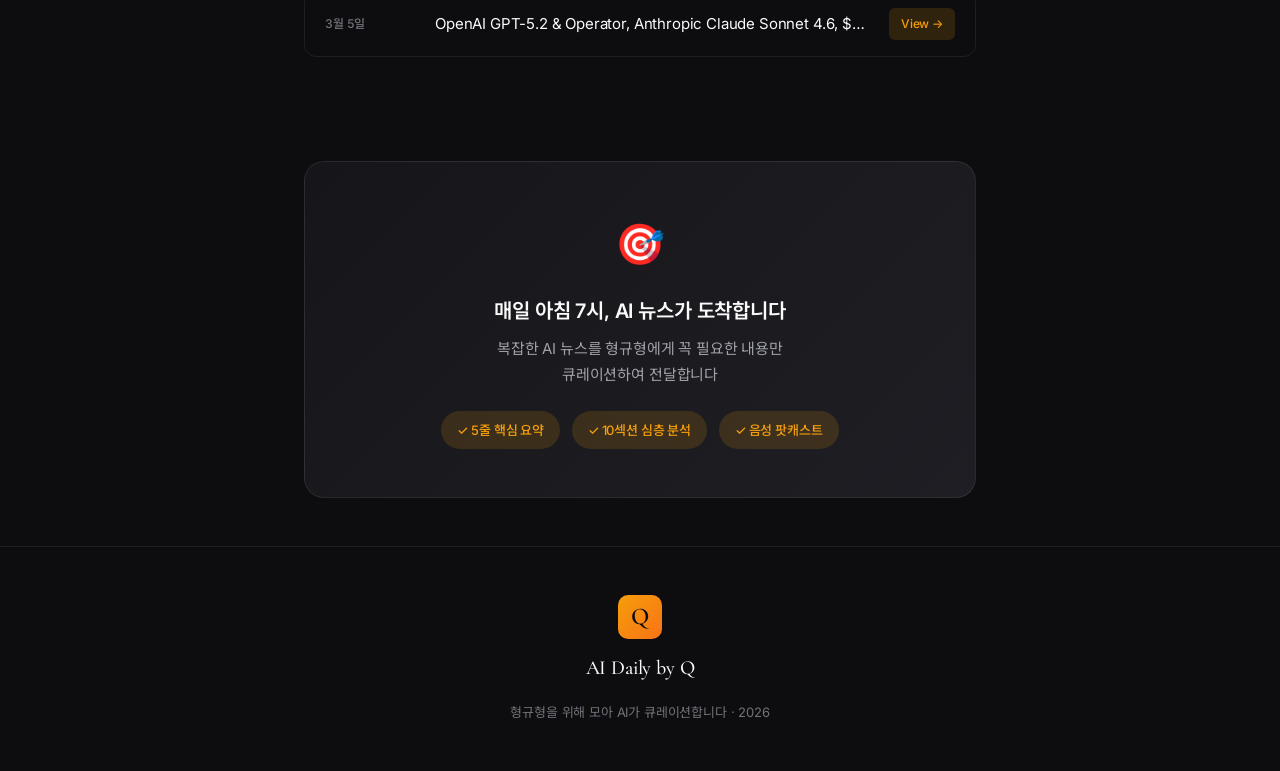
==== commit 1305514d: "UI: Simplified cards for mobile - less text, better touch targets" ====
--- a/index.html
+++ b/index.html
@@ -133,15 +133,13 @@
                         </svg>
                     </div>
                     <div class="card-content">
-                        <span class="card-tag">리포트</span>
-                        <h3>심층 분석 리포트</h3>
-                        <p>10가지 핵심 쟁점을 심층 분석한 풀 리포트</p>
-                        <div class="card-meta">
-                            <span class="meta-item">📄 10개 섹션</span>
-                            <span class="meta-item">⏱️ 15분 분량</span>
+                        <div class="card-title-row">
+                            <span class="card-tag">리포트</span>
+                            <span class="card-arrow-mobile">→</span>
                         </div>
-                    </div>
-                    <div class="card-arrow-v2">→</div>
+                        <h3>심층 분석</h3>
+                        <p>10가지 쟁점 분석</p>
+                    </div>
                 </a>
                 
                 <a href="#" class="card-v2 card-secondary" id="podcast-link">
@@ -152,15 +150,13 @@
                         </svg>
                     </div>
                     <div class="card-content">
-                        <span class="card-tag">팟캐스트</span>
+                        <div class="card-title-row">
+                            <span class="card-tag">팟캐스트</span>
+                            <span class="card-arrow-mobile">→</span>
+                        </div>
                         <h3>오늘의 팟캐스트</h3>
-                        <p>진지한 앵커와 유쾌한 친구의 6분 요약</p>
-                        <div class="card-meta">
-                            <span class="meta-item">🎙️ 2인 진행</span>
-                            <span class="meta-item">⏱️ ~6분</span>
-                        </div>
-                    </div>
-                    <div class="card-arrow-v2">→</div>
+                        <p>~7분 오디오</p>
+                    </div>
                 </a>
             </div>
         </section>
--- a/style.css
+++ b/style.css
@@ -1147,22 +1147,270 @@
 /* Responsive */
 @media (max-width: 640px) {
     .header {
-        padding: 16px 20px;
-    }
-    
-    .logo {
-        font-size: 20px;
-    }
-    
-    .byline {
-        font-size: 11px;
-        padding: 4px 10px;
+        padding: 12px 16px;
+    }
+    
+    .logo-icon {
+        width: 32px;
+        height: 32px;
+        font-size: 18px;
+    }
+    
+    .logo-text {
+        font-size: 18px;
+    }
+    
+    .header-meta {
+        display: none;
     }
     
     .main {
         padding: 0 16px;
     }
     
+    /* Hero Mobile */
+    .hero-v2 {
+        padding: 40px 0 32px;
+    }
+    
+    .hero-badge {
+        font-size: 11px;
+        padding: 8px 14px;
+        margin-bottom: 20px;
+    }
+    
+    .hero-badge svg {
+        width: 14px;
+        height: 14px;
+    }
+    
+    .hero-title {
+        font-size: 42px;
+        margin-bottom: 16px;
+    }
+    
+    .hero-description {
+        font-size: 14px;
+        margin-bottom: 24px;
+    }
+    
+    .hero-description br {
+        display: none;
+    }
+    
+    .hero-date {
+        padding: 12px 24px;
+    }
+    
+    .date-value {
+        font-size: 18px;
+    }
+    
+    .scroll-indicator {
+        display: none;
+    }
+    
+    /* Stats Bar Mobile */
+    .stats-bar {
+        gap: 16px;
+        padding: 16px;
+        margin: 24px 0;
+    }
+    
+    .stat-num {
+        font-size: 22px;
+    }
+    
+    .stat-label {
+        font-size: 11px;
+    }
+    
+    .stat-divider {
+        height: 24px;
+    }
+    
+    /* Section Mobile */
+    .section {
+        padding: 32px 0;
+    }
+    
+    .section-header {
+        gap: 12px;
+        margin-bottom: 20px;
+    }
+    
+    .section-icon {
+        width: 36px;
+        height: 36px;
+        font-size: 12px;
+        border-radius: 10px;
+    }
+    
+    .section-title {
+        font-size: 17px;
+    }
+    
+    .section-desc {
+        font-size: 13px;
+    }
+    
+    /* Brief List Mobile */
+    .brief-list-v2 {
+        gap: 10px;
+    }
+    
+    .brief-list-v2 li {
+        padding: 16px;
+        border-radius: 12px;
+        gap: 4px;
+    }
+    
+    .brief-list-v2 li:hover {
+        transform: none;
+    }
+    
+    .brief-list-v2 li strong {
+        font-size: 15px;
+        line-height: 1.4;
+    }
+    
+    .brief-list-v2 li .desc {
+        font-size: 13px;
+    }
+    
+    /* Cards Mobile - SIMPLIFIED */
+    .cards-v2 {
+        grid-template-columns: 1fr;
+        gap: 12px;
+    }
+    
+    .card-v2 {
+        padding: 16px;
+        border-radius: 12px;
+        gap: 12px;
+        align-items: center;
+    }
+    
+    .card-v2:hover {
+        transform: translateY(-2px);
+    }
+    
+    .card-icon {
+        width: 40px;
+        height: 40px;
+        border-radius: 10px;
+    }
+    
+    .card-icon svg {
+        width: 20px;
+        height: 20px;
+    }
+    
+    .card-content {
+        flex: 1;
+        min-width: 0;
+    }
+    
+    .card-title-row {
+        display: flex;
+        justify-content: space-between;
+        align-items: center;
+        margin-bottom: 4px;
+    }
+    
+    .card-tag {
+        font-size: 10px;
+        margin-bottom: 0;
+    }
+    
+    .card-arrow-mobile {
+        font-size: 16px;
+        color: var(--accent);
+    }
+    
+    .card-content h3 {
+        font-size: 15px;
+        margin-bottom: 2px;
+    }
+    
+    .card-content p {
+        font-size: 13px;
+        margin-bottom: 0;
+    }
+    
+    .card-arrow-v2,
+    .card-meta {
+        display: none;
+    }
+    
+    /* Archive Mobile */
+    .archive-item-v2 {
+        padding: 14px 16px;
+        gap: 12px;
+    }
+    
+    .archive-date-v2 {
+        font-size: 11px;
+        padding: 3px 8px;
+    }
+    
+    .archive-title-v2 {
+        font-size: 14px;
+    }
+    
+    /* CTA Mobile */
+    .cta-section {
+        padding: 32px 24px;
+        margin: 32px 0;
+        border-radius: 16px;
+    }
+    
+    .cta-icon {
+        font-size: 32px;
+        margin-bottom: 12px;
+    }
+    
+    .cta-content h3 {
+        font-size: 17px;
+    }
+    
+    .cta-content p {
+        font-size: 14px;
+    }
+    
+    .cta-content p br {
+        display: none;
+    }
+    
+    .cta-features {
+        gap: 8px;
+    }
+    
+    .cta-feature {
+        font-size: 11px;
+        padding: 6px 12px;
+    }
+    
+    /* Footer Mobile */
+    .footer-v2 {
+        padding: 32px 20px;
+    }
+    
+    .footer-logo {
+        width: 36px;
+        height: 36px;
+        font-size: 20px;
+    }
+    
+    .footer-tagline {
+        font-size: 17px;
+    }
+    
+    .footer-credit {
+        font-size: 12px;
+    }
+    
+    /* Old classes fallback */
     .hero {
         padding: 40px 0 32px;
     }
